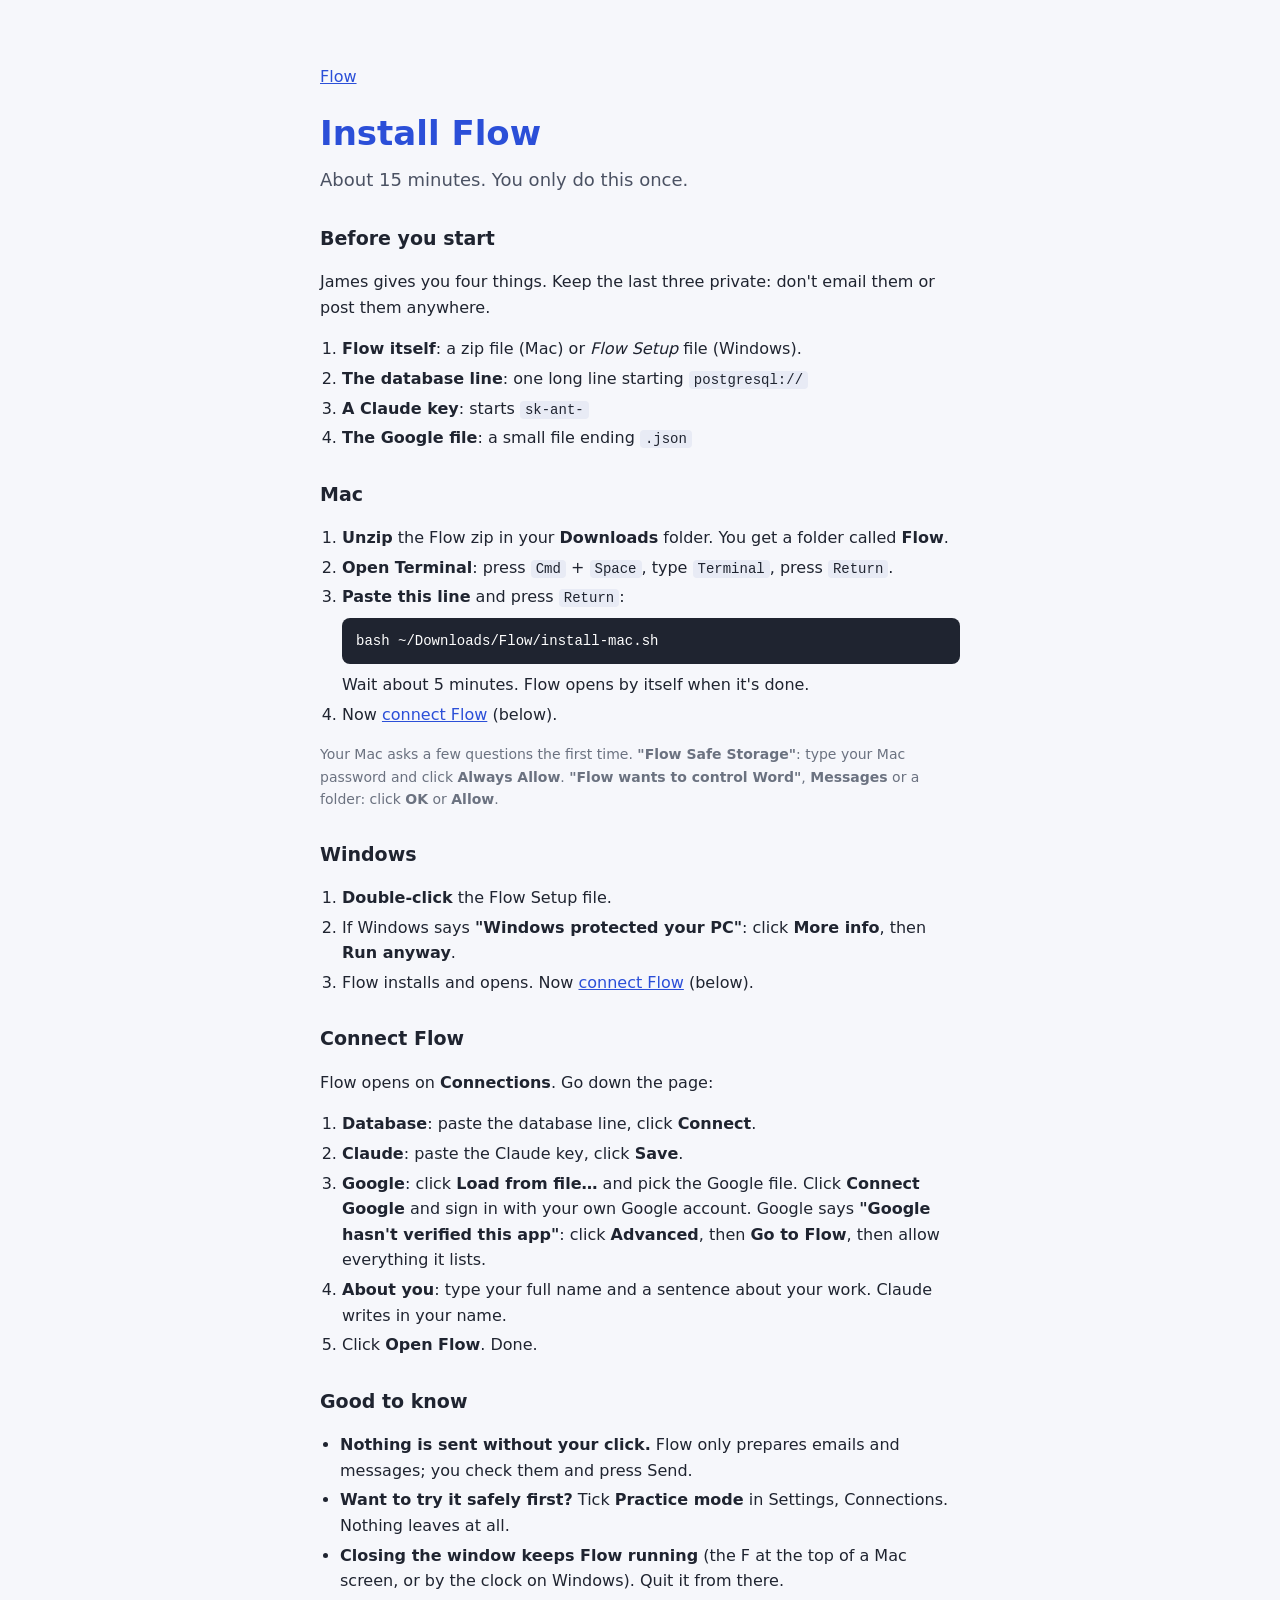
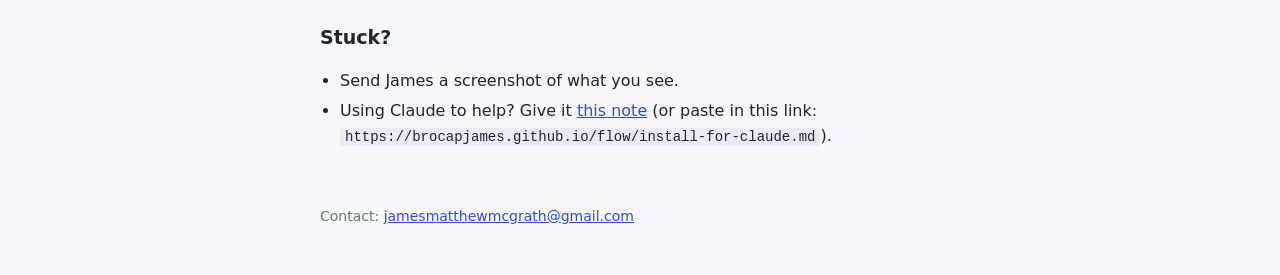
==== install.html @ 7373a63a "How to install Flow: a simple page, and a note for Claude Co-Authored-By: Claude Opus 5.5 <noreply@a" ====
<!doctype html>
<html lang="en">
<head>
<meta charset="utf-8">
<meta name="viewport" content="width=device-width, initial-scale=1">
<title>Install Flow</title>
<meta name="description" content="How to install Flow on a Mac or a Windows PC and connect it, in a few simple steps.">
<link rel="stylesheet" href="style.css">
</head>
<body>
<main>
  <p><a href="index.html">Flow</a></p>
  <h1>Install Flow</h1>
  <p class="lead">About 15 minutes. You only do this once.</p>

  <h2>Before you start</h2>
  <p>James gives you four things. Keep the last three private: don't email them or post them anywhere.</p>
  <ol>
    <li><b>Flow itself</b>: a zip file (Mac) or <i>Flow Setup</i> file (Windows).</li>
    <li><b>The database line</b>: one long line starting <code>postgresql://</code></li>
    <li><b>A Claude key</b>: starts <code>sk-ant-</code></li>
    <li><b>The Google file</b>: a small file ending <code>.json</code></li>
  </ol>

  <h2>Mac</h2>
  <ol>
    <li><b>Unzip</b> the Flow zip in your <b>Downloads</b> folder. You get a folder called <b>Flow</b>.</li>
    <li><b>Open Terminal</b>: press <kbd>Cmd</kbd> + <kbd>Space</kbd>, type <code>Terminal</code>, press <kbd>Return</kbd>.</li>
    <li><b>Paste this line</b> and press <kbd>Return</kbd>:
      <pre>bash ~/Downloads/Flow/install-mac.sh</pre>
      Wait about 5 minutes. Flow opens by itself when it's done.</li>
    <li>Now <a href="#connect">connect Flow</a> (below).</li>
  </ol>
  <p class="muted">Your Mac asks a few questions the first time. <b>"Flow Safe Storage"</b>: type your Mac password and click <b>Always Allow</b>. <b>"Flow wants to control Word"</b>, <b>Messages</b> or a folder: click <b>OK</b> or <b>Allow</b>.</p>

  <h2>Windows</h2>
  <ol>
    <li><b>Double-click</b> the Flow Setup file.</li>
    <li>If Windows says <b>"Windows protected your PC"</b>: click <b>More info</b>, then <b>Run anyway</b>.</li>
    <li>Flow installs and opens. Now <a href="#connect">connect Flow</a> (below).</li>
  </ol>

  <h2 id="connect">Connect Flow</h2>
  <p>Flow opens on <b>Connections</b>. Go down the page:</p>
  <ol>
    <li><b>Database</b>: paste the database line, click <b>Connect</b>.</li>
    <li><b>Claude</b>: paste the Claude key, click <b>Save</b>.</li>
    <li><b>Google</b>: click <b>Load from file…</b> and pick the Google file. Click <b>Connect Google</b> and sign in with your own Google account.
      Google says <b>"Google hasn't verified this app"</b>: click <b>Advanced</b>, then <b>Go to Flow</b>, then allow everything it lists.</li>
    <li><b>About you</b>: type your full name and a sentence about your work. Claude writes in your name.</li>
    <li>Click <b>Open Flow</b>. Done.</li>
  </ol>

  <h2>Good to know</h2>
  <ul>
    <li><b>Nothing is sent without your click.</b> Flow only prepares emails and messages; you check them and press Send.</li>
    <li><b>Want to try it safely first?</b> Tick <b>Practice mode</b> in Settings, Connections. Nothing leaves at all.</li>
    <li><b>Closing the window keeps Flow running</b> (the F at the top of a Mac screen, or by the clock on Windows). Quit it from there.</li>
  </ul>

  <h2>Stuck?</h2>
  <ul>
    <li>Send James a screenshot of what you see.</li>
    <li>Using Claude to help? Give it <a href="install-for-claude.md">this note</a> (or paste in this link: <code>https://brocapjames.github.io/flow/install-for-claude.md</code>).</li>
  </ul>
</main>
<footer>Contact: <a href="mailto:jamesmatthewmcgrath@gmail.com">jamesmatthewmcgrath@gmail.com</a></footer>
</body>
</html>
---- style.css ----
body{margin:0;background:#f6f7fb;color:#1f2430;font:16px/1.6 "Segoe UI",system-ui,-apple-system,sans-serif}
main{max-width:640px;margin:0 auto;padding:48px 16px 24px}
h1{font-size:34px;margin:0 0 6px;color:#2b4fd8}
h2{font-size:19px;margin:28px 0 6px}
.lead{font-size:18px;color:#4b5263;margin:0 0 8px}
.muted{color:#6b7280;font-size:14px}
a{color:#2b4fd8}
ul{padding-left:20px}
footer{max-width:640px;margin:0 auto;padding:16px 16px 48px;color:#6b7280;font-size:14px}
ol{padding-left:22px}
li{margin:4px 0}
code,kbd,pre{font-family:Consolas,"SF Mono",Menlo,monospace;font-size:14px}
code,kbd{background:#e8ebf5;border-radius:4px;padding:1px 5px;overflow-wrap:anywhere}
pre{background:#1f2430;color:#fff;border-radius:8px;padding:12px 14px;margin:8px 0;overflow-x:auto;user-select:all}
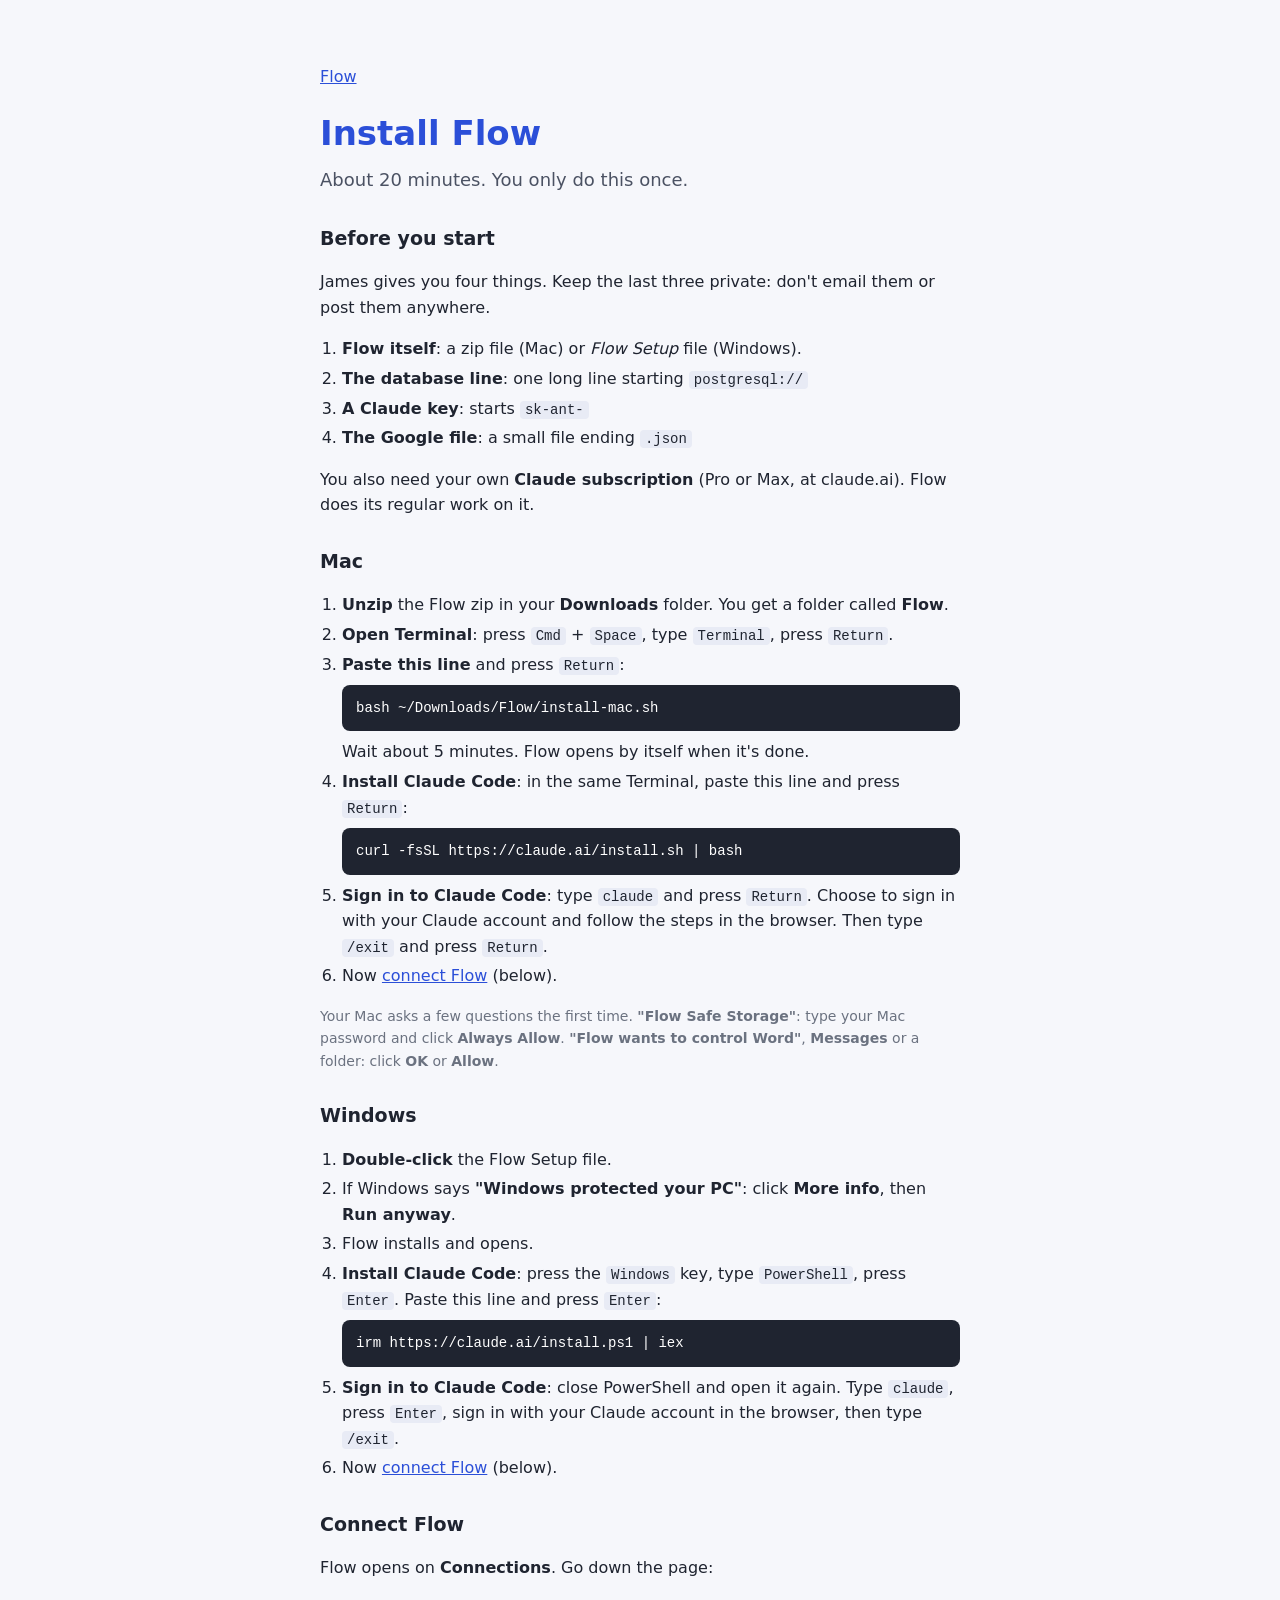
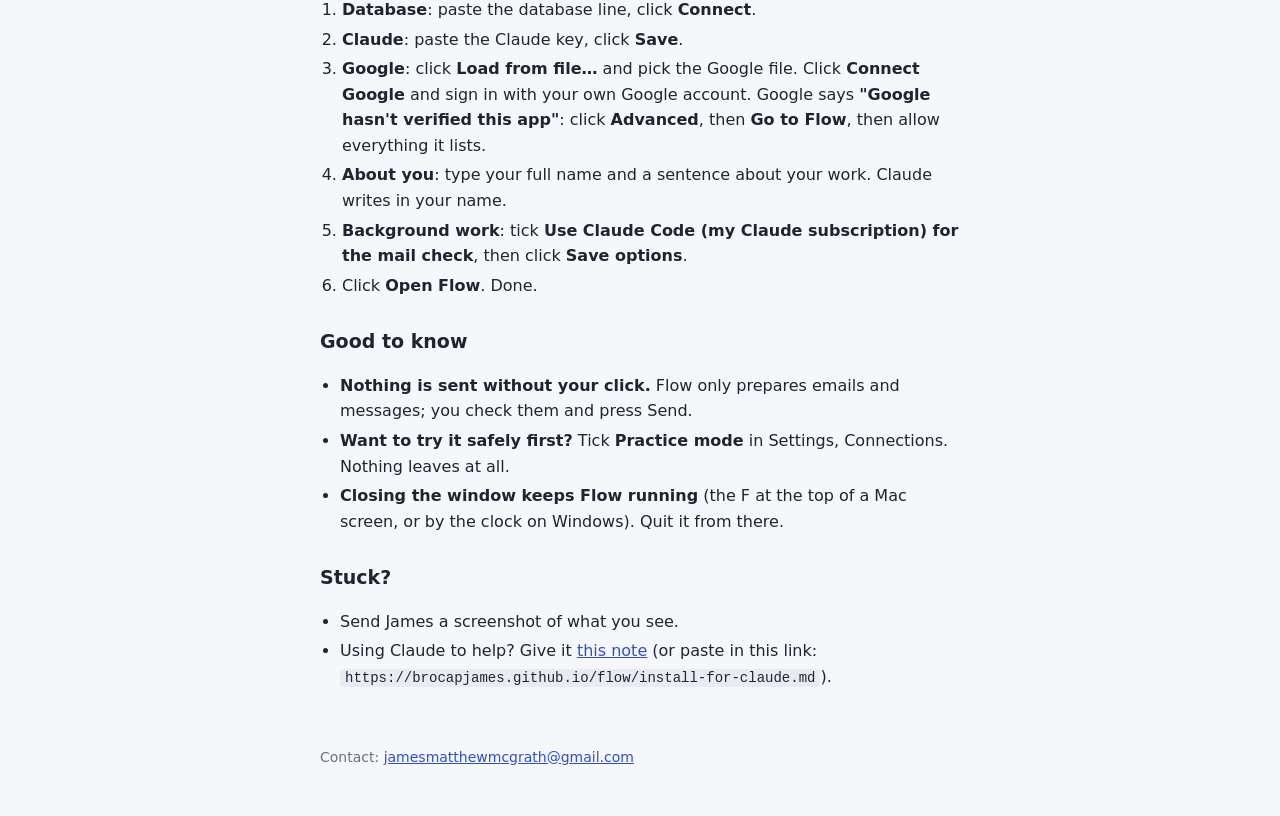
==== commit 45e30f9f: "Install steps: Claude Code (your Claude subscription) is part of setup Co-Authored-By: Claude Opus 5" ====
--- a/install.html
+++ b/install.html
@@ -11,7 +11,7 @@
 <main>
   <p><a href="index.html">Flow</a></p>
   <h1>Install Flow</h1>
-  <p class="lead">About 15 minutes. You only do this once.</p>
+  <p class="lead">About 20 minutes. You only do this once.</p>
 
   <h2>Before you start</h2>
   <p>James gives you four things. Keep the last three private: don't email them or post them anywhere.</p>
@@ -21,6 +21,7 @@
     <li><b>A Claude key</b>: starts <code>sk-ant-</code></li>
     <li><b>The Google file</b>: a small file ending <code>.json</code></li>
   </ol>
+  <p>You also need your own <b>Claude subscription</b> (Pro or Max, at claude.ai). Flow does its regular work on it.</p>
 
   <h2>Mac</h2>
   <ol>
@@ -29,6 +30,9 @@
     <li><b>Paste this line</b> and press <kbd>Return</kbd>:
       <pre>bash ~/Downloads/Flow/install-mac.sh</pre>
       Wait about 5 minutes. Flow opens by itself when it's done.</li>
+    <li><b>Install Claude Code</b>: in the same Terminal, paste this line and press <kbd>Return</kbd>:
+      <pre>curl -fsSL https://claude.ai/install.sh | bash</pre></li>
+    <li><b>Sign in to Claude Code</b>: type <code>claude</code> and press <kbd>Return</kbd>. Choose to sign in with your Claude account and follow the steps in the browser. Then type <code>/exit</code> and press <kbd>Return</kbd>.</li>
     <li>Now <a href="#connect">connect Flow</a> (below).</li>
   </ol>
   <p class="muted">Your Mac asks a few questions the first time. <b>"Flow Safe Storage"</b>: type your Mac password and click <b>Always Allow</b>. <b>"Flow wants to control Word"</b>, <b>Messages</b> or a folder: click <b>OK</b> or <b>Allow</b>.</p>
@@ -37,7 +41,11 @@
   <ol>
     <li><b>Double-click</b> the Flow Setup file.</li>
     <li>If Windows says <b>"Windows protected your PC"</b>: click <b>More info</b>, then <b>Run anyway</b>.</li>
-    <li>Flow installs and opens. Now <a href="#connect">connect Flow</a> (below).</li>
+    <li>Flow installs and opens.</li>
+    <li><b>Install Claude Code</b>: press the <kbd>Windows</kbd> key, type <code>PowerShell</code>, press <kbd>Enter</kbd>. Paste this line and press <kbd>Enter</kbd>:
+      <pre>irm https://claude.ai/install.ps1 | iex</pre></li>
+    <li><b>Sign in to Claude Code</b>: close PowerShell and open it again. Type <code>claude</code>, press <kbd>Enter</kbd>, sign in with your Claude account in the browser, then type <code>/exit</code>.</li>
+    <li>Now <a href="#connect">connect Flow</a> (below).</li>
   </ol>
 
   <h2 id="connect">Connect Flow</h2>
@@ -48,6 +56,7 @@
     <li><b>Google</b>: click <b>Load from file…</b> and pick the Google file. Click <b>Connect Google</b> and sign in with your own Google account.
       Google says <b>"Google hasn't verified this app"</b>: click <b>Advanced</b>, then <b>Go to Flow</b>, then allow everything it lists.</li>
     <li><b>About you</b>: type your full name and a sentence about your work. Claude writes in your name.</li>
+    <li><b>Background work</b>: tick <b>Use Claude Code (my Claude subscription) for the mail check</b>, then click <b>Save options</b>.</li>
     <li>Click <b>Open Flow</b>. Done.</li>
   </ol>
 
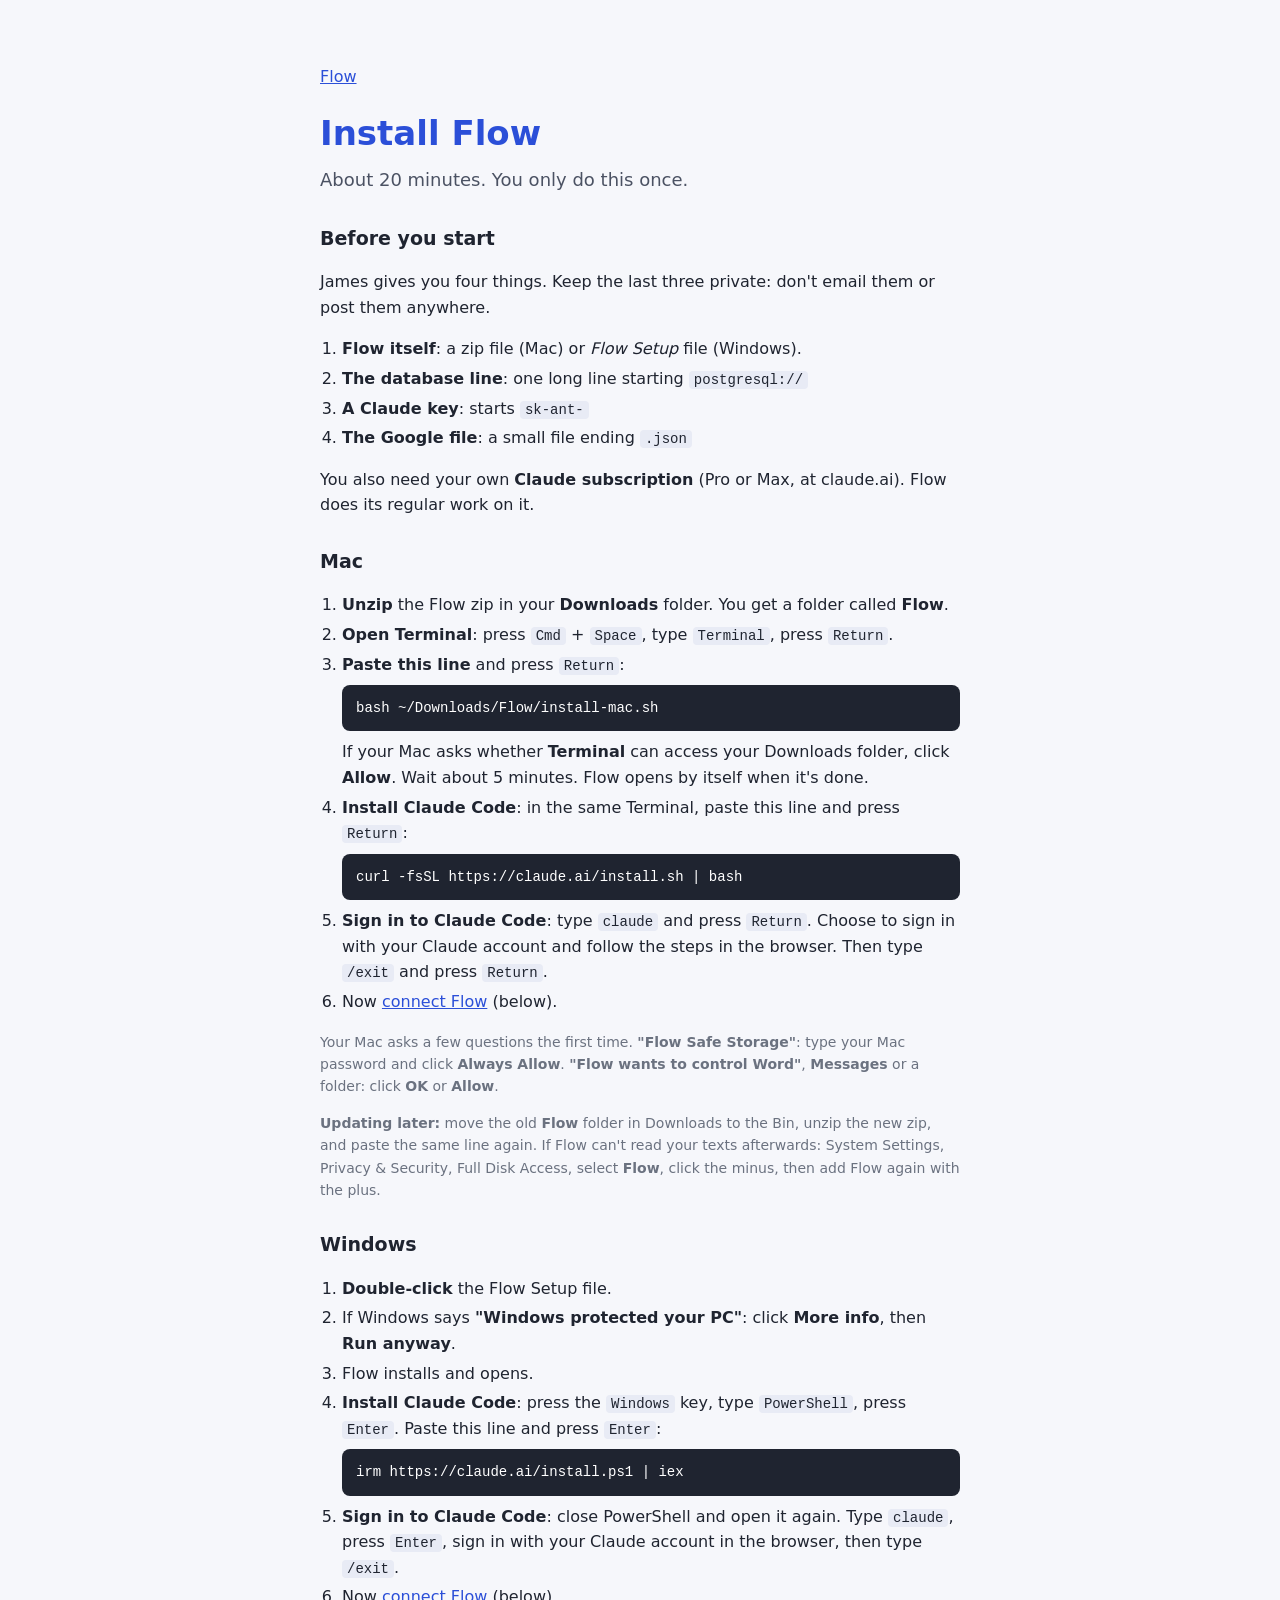
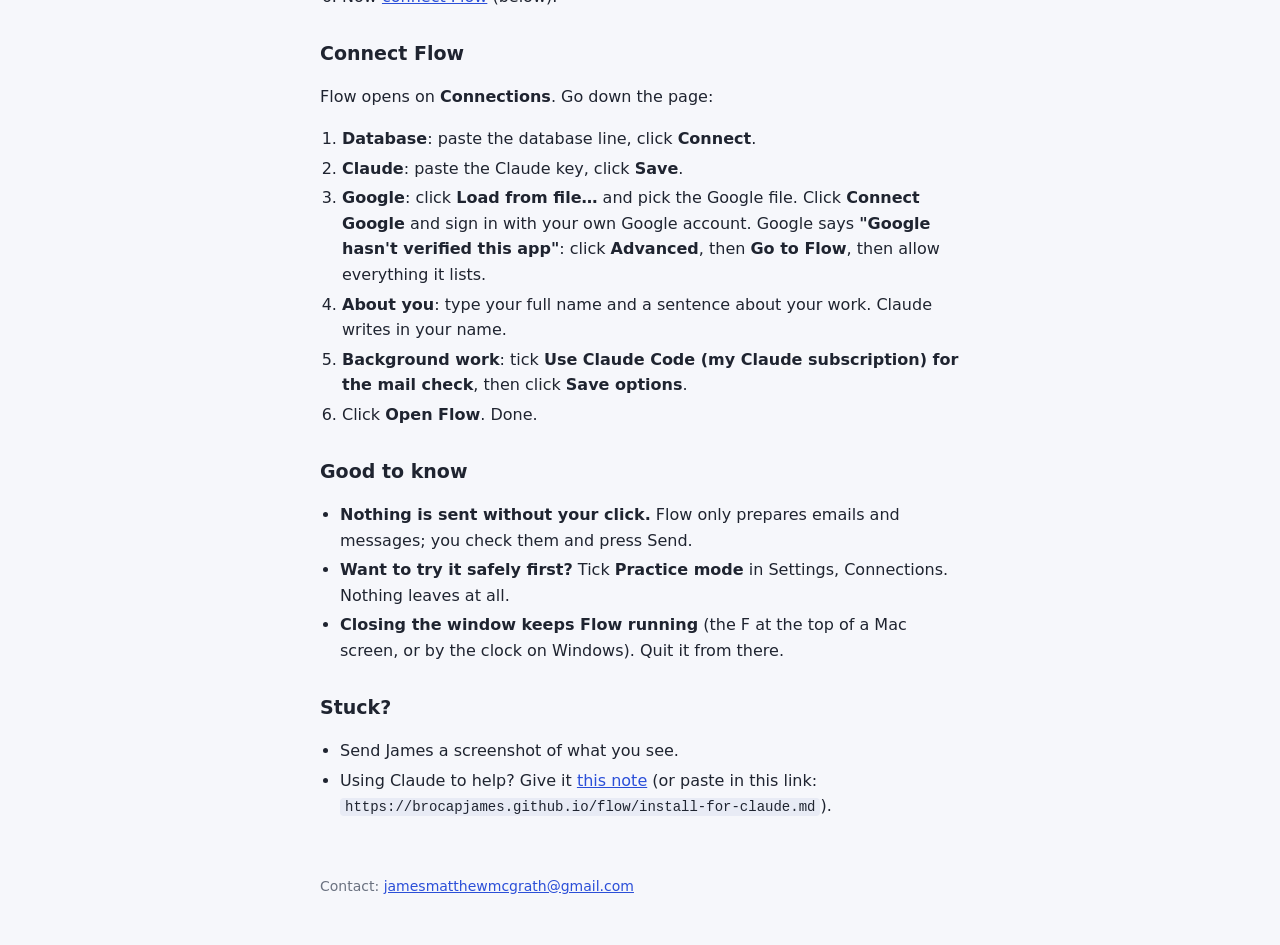
==== commit 3f93f7d4: "Install steps: the Downloads prompt, updating later, and what the installer says when it stops Co-Au" ====
--- a/install.html
+++ b/install.html
@@ -29,13 +29,15 @@
     <li><b>Open Terminal</b>: press <kbd>Cmd</kbd> + <kbd>Space</kbd>, type <code>Terminal</code>, press <kbd>Return</kbd>.</li>
     <li><b>Paste this line</b> and press <kbd>Return</kbd>:
       <pre>bash ~/Downloads/Flow/install-mac.sh</pre>
-      Wait about 5 minutes. Flow opens by itself when it's done.</li>
+      If your Mac asks whether <b>Terminal</b> can access your Downloads folder, click <b>Allow</b>. Wait about 5 minutes. Flow opens by itself when it's done.</li>
     <li><b>Install Claude Code</b>: in the same Terminal, paste this line and press <kbd>Return</kbd>:
       <pre>curl -fsSL https://claude.ai/install.sh | bash</pre></li>
     <li><b>Sign in to Claude Code</b>: type <code>claude</code> and press <kbd>Return</kbd>. Choose to sign in with your Claude account and follow the steps in the browser. Then type <code>/exit</code> and press <kbd>Return</kbd>.</li>
     <li>Now <a href="#connect">connect Flow</a> (below).</li>
   </ol>
   <p class="muted">Your Mac asks a few questions the first time. <b>"Flow Safe Storage"</b>: type your Mac password and click <b>Always Allow</b>. <b>"Flow wants to control Word"</b>, <b>Messages</b> or a folder: click <b>OK</b> or <b>Allow</b>.</p>
+
+  <p class="muted"><b>Updating later:</b> move the old <b>Flow</b> folder in Downloads to the Bin, unzip the new zip, and paste the same line again. If Flow can't read your texts afterwards: System Settings, Privacy &amp; Security, Full Disk Access, select <b>Flow</b>, click the minus, then add Flow again with the plus.</p>
 
   <h2>Windows</h2>
   <ol>
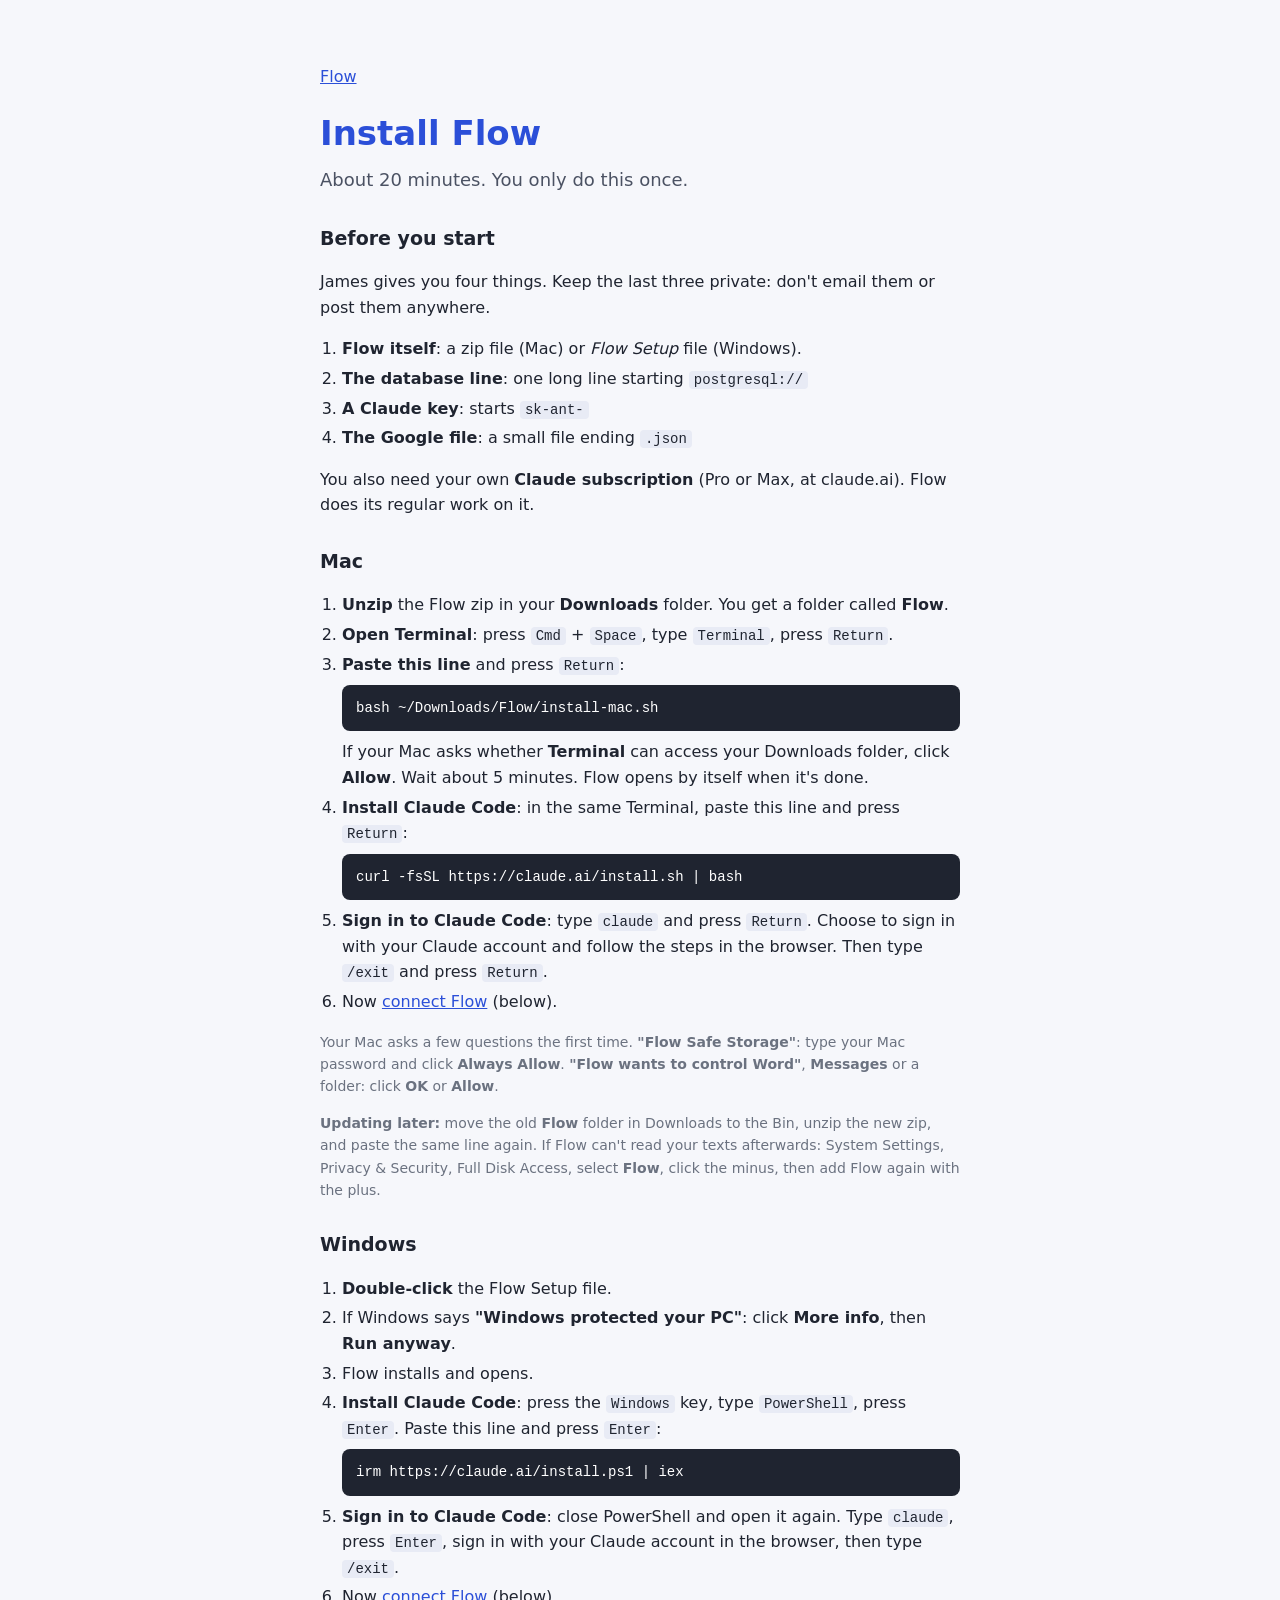
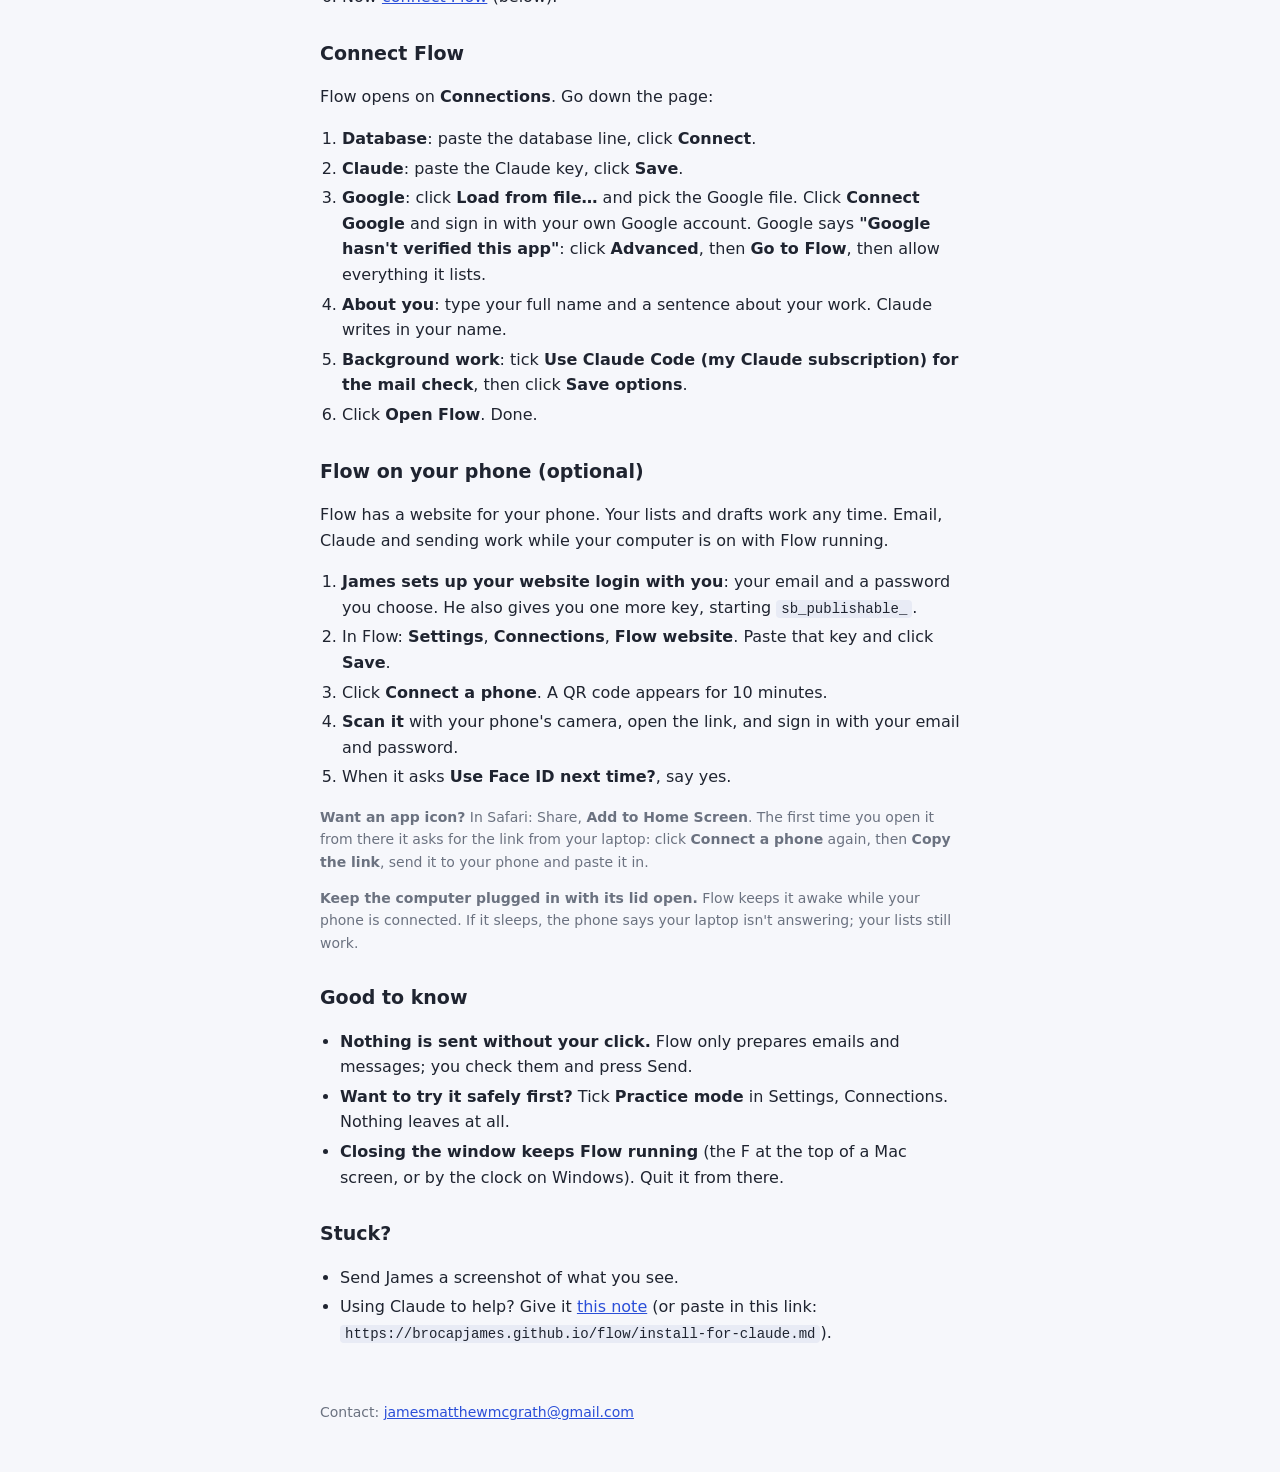
==== commit 5af987b5: "Install steps: Flow on your phone (from 0.1.5) Co-Authored-By: Claude <noreply@anthropic.com>" ====
--- a/install.html
+++ b/install.html
@@ -62,6 +62,18 @@
     <li>Click <b>Open Flow</b>. Done.</li>
   </ol>
 
+  <h2 id="phone">Flow on your phone (optional)</h2>
+  <p>Flow has a website for your phone. Your lists and drafts work any time. Email, Claude and sending work while your computer is on with Flow running.</p>
+  <ol>
+    <li><b>James sets up your website login with you</b>: your email and a password you choose. He also gives you one more key, starting <code>sb_publishable_</code>.</li>
+    <li>In Flow: <b>Settings</b>, <b>Connections</b>, <b>Flow website</b>. Paste that key and click <b>Save</b>.</li>
+    <li>Click <b>Connect a phone</b>. A QR code appears for 10 minutes.</li>
+    <li><b>Scan it</b> with your phone's camera, open the link, and sign in with your email and password.</li>
+    <li>When it asks <b>Use Face ID next time?</b>, say yes.</li>
+  </ol>
+  <p class="muted"><b>Want an app icon?</b> In Safari: Share, <b>Add to Home Screen</b>. The first time you open it from there it asks for the link from your laptop: click <b>Connect a phone</b> again, then <b>Copy the link</b>, send it to your phone and paste it in.</p>
+  <p class="muted"><b>Keep the computer plugged in with its lid open.</b> Flow keeps it awake while your phone is connected. If it sleeps, the phone says your laptop isn't answering; your lists still work.</p>
+
   <h2>Good to know</h2>
   <ul>
     <li><b>Nothing is sent without your click.</b> Flow only prepares emails and messages; you check them and press Send.</li>
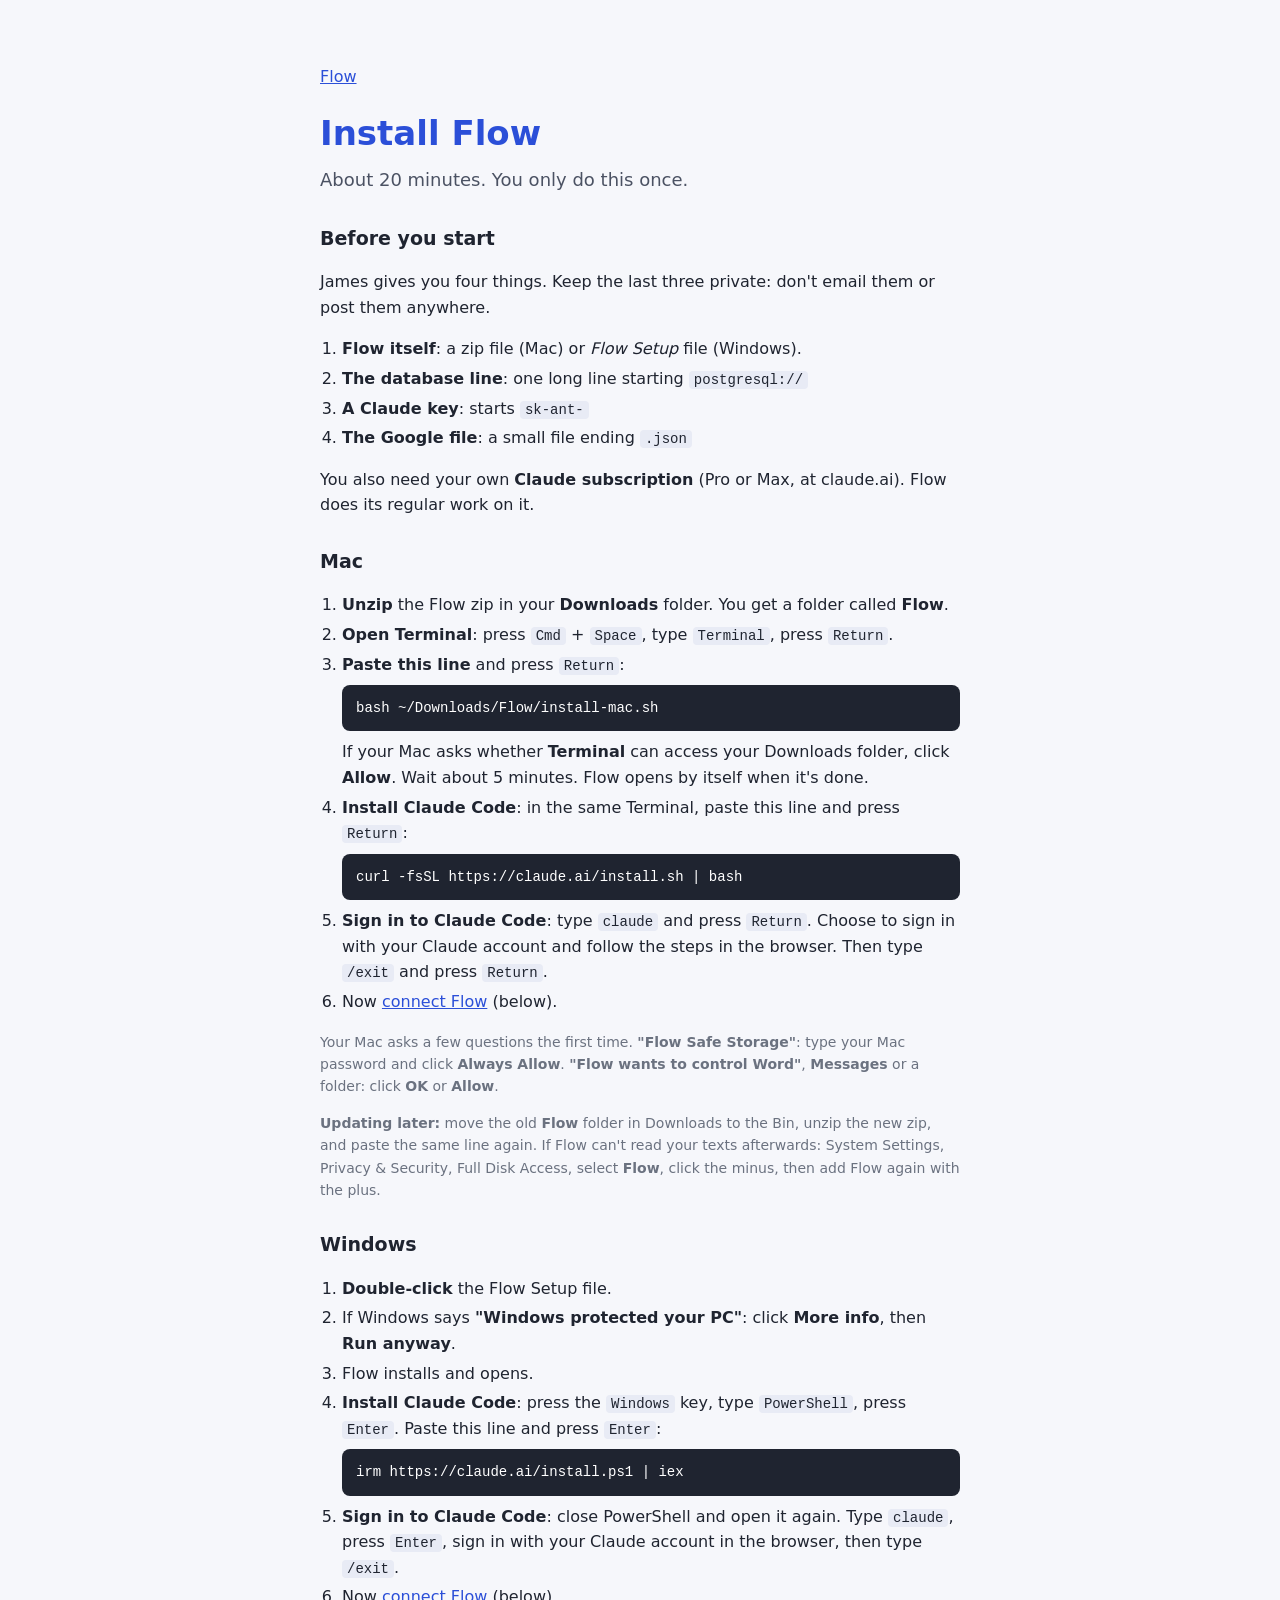
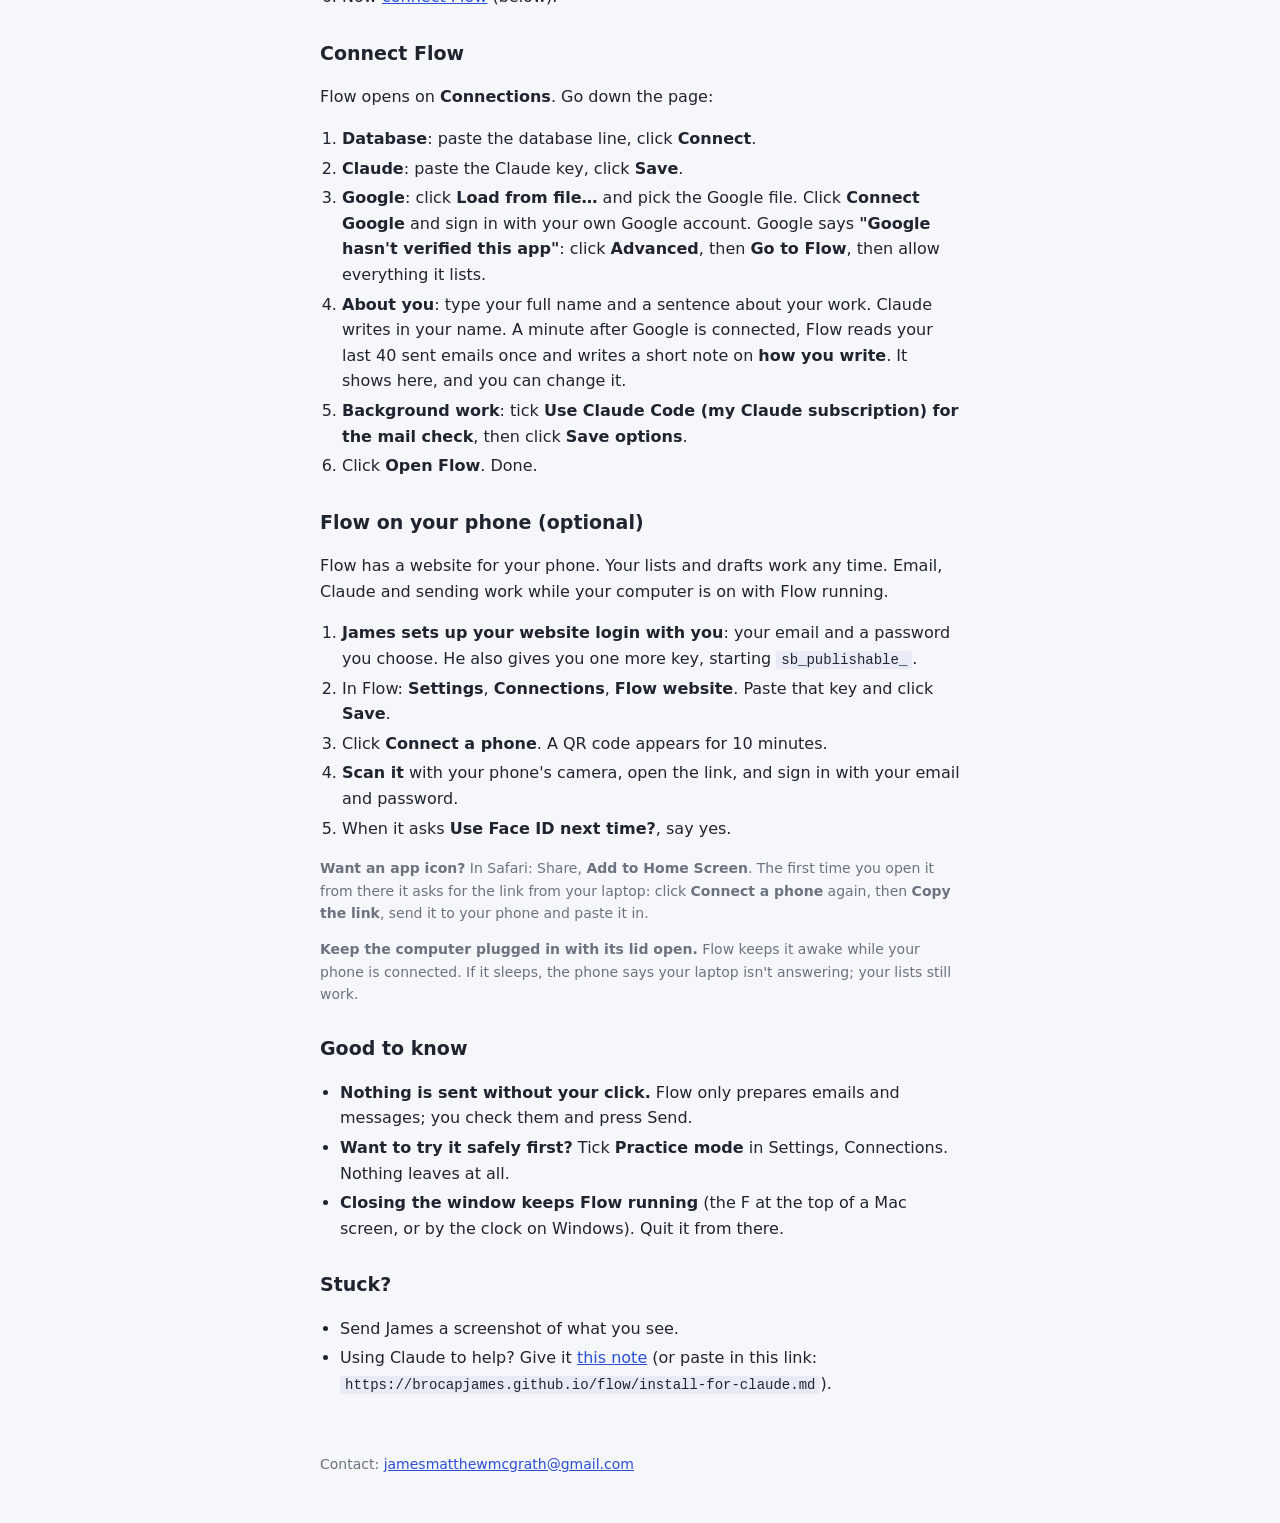
==== commit 5b64d156: "Flow 0.1.8: the note on how you write Co-Authored-By: Claude <noreply@anthropic.com>" ====
--- a/install.html
+++ b/install.html
@@ -57,7 +57,7 @@
     <li><b>Claude</b>: paste the Claude key, click <b>Save</b>.</li>
     <li><b>Google</b>: click <b>Load from file…</b> and pick the Google file. Click <b>Connect Google</b> and sign in with your own Google account.
       Google says <b>"Google hasn't verified this app"</b>: click <b>Advanced</b>, then <b>Go to Flow</b>, then allow everything it lists.</li>
-    <li><b>About you</b>: type your full name and a sentence about your work. Claude writes in your name.</li>
+    <li><b>About you</b>: type your full name and a sentence about your work. Claude writes in your name. A minute after Google is connected, Flow reads your last 40 sent emails once and writes a short note on <b>how you write</b>. It shows here, and you can change it.</li>
     <li><b>Background work</b>: tick <b>Use Claude Code (my Claude subscription) for the mail check</b>, then click <b>Save options</b>.</li>
     <li>Click <b>Open Flow</b>. Done.</li>
   </ol>
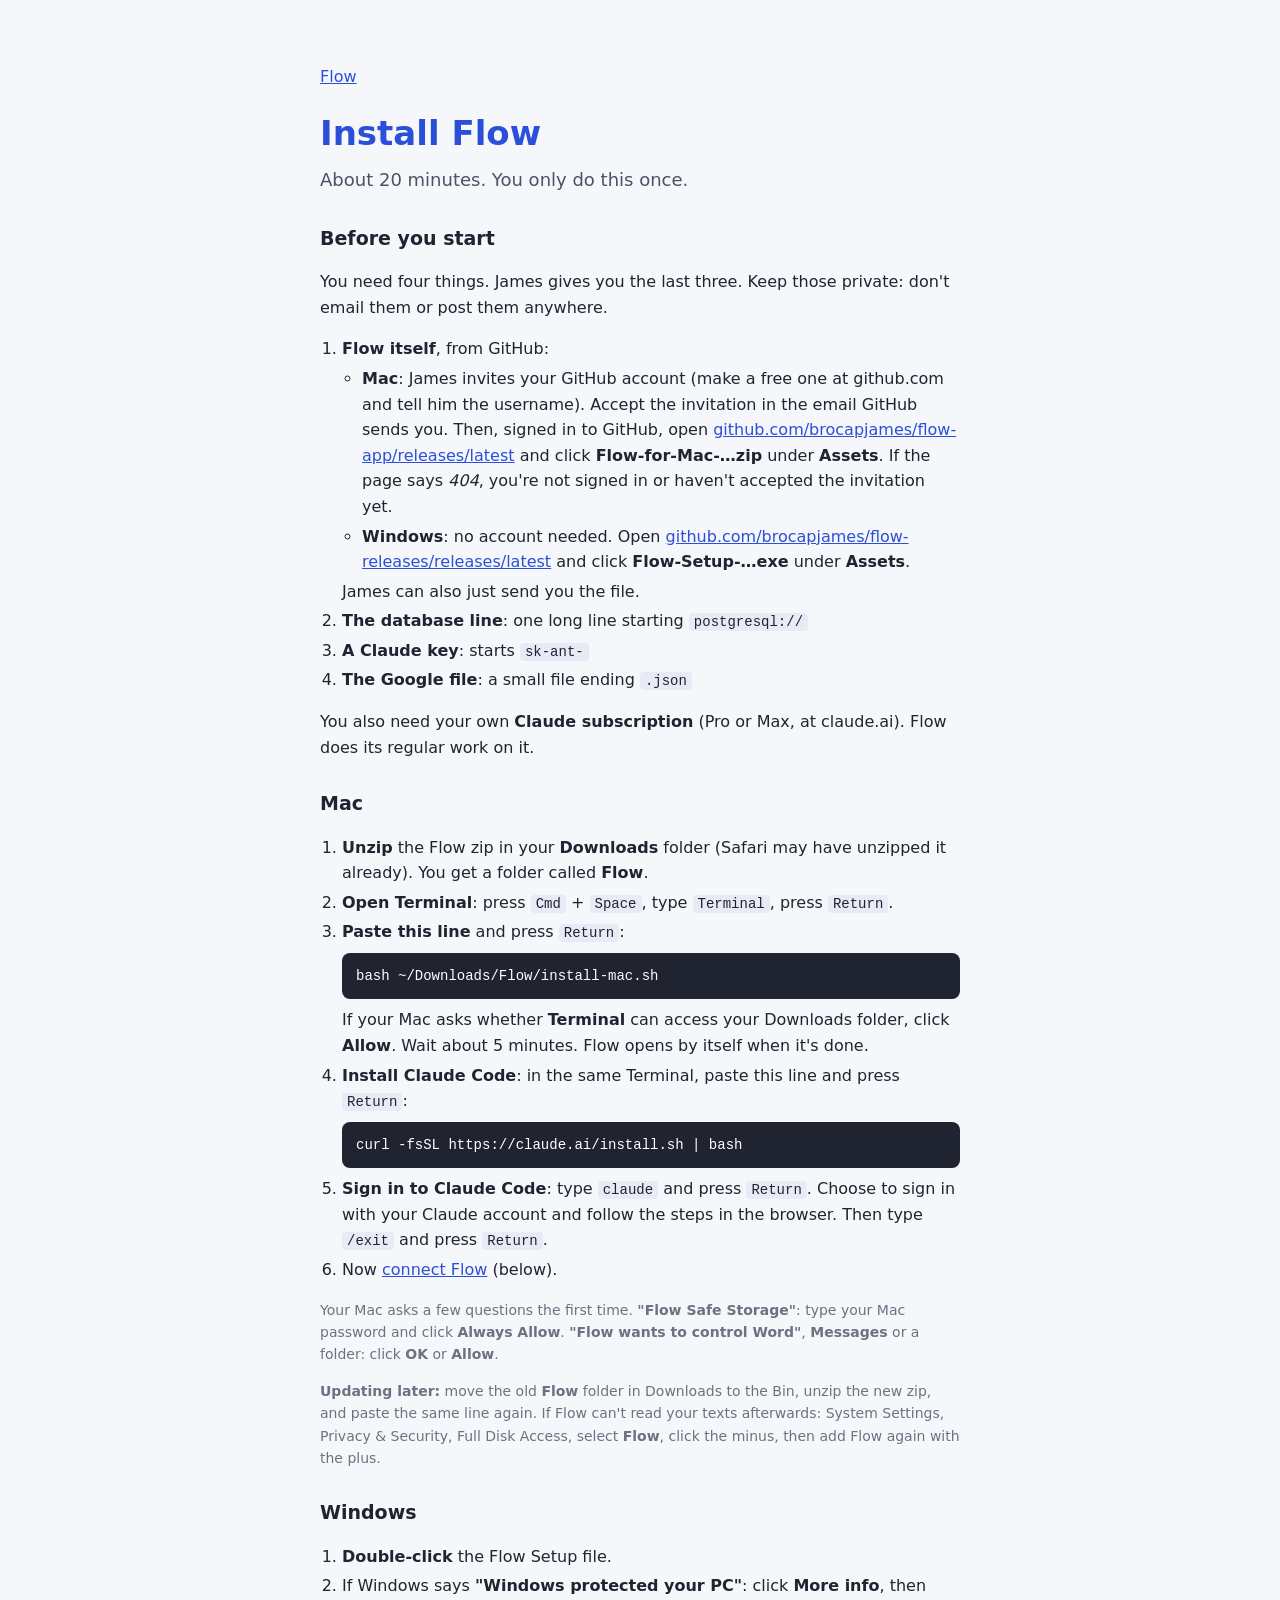
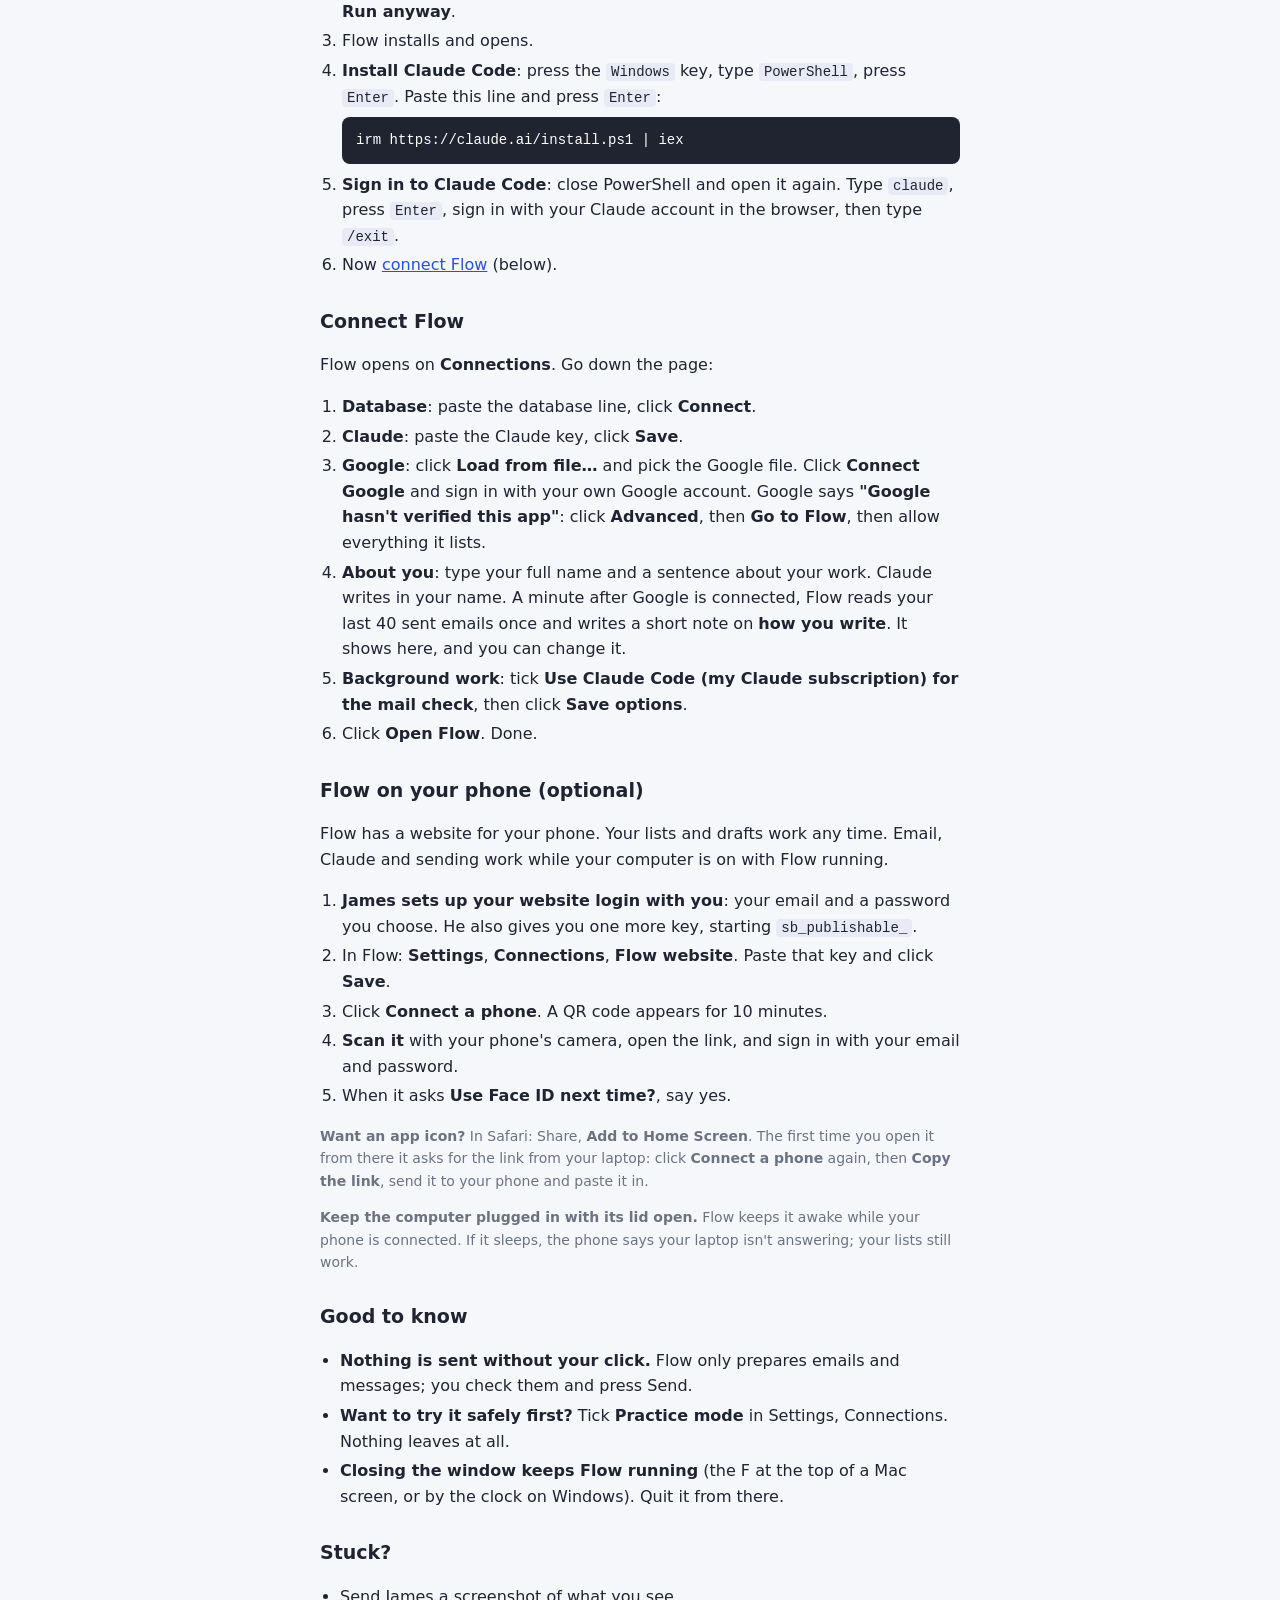
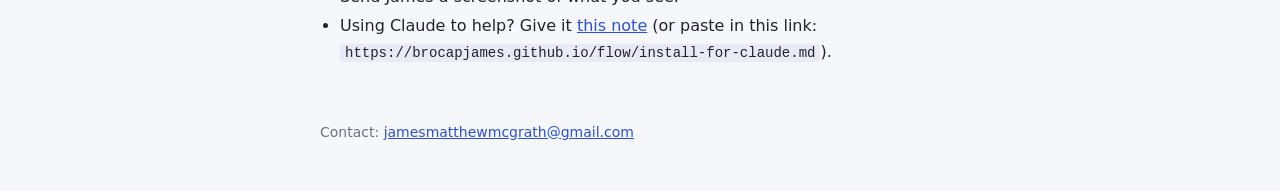
==== commit 25f400e3: "Install: getting Flow from GitHub Co-Authored-By: Claude Fable 5.2 <noreply@anthropic.com>" ====
--- a/install.html
+++ b/install.html
@@ -14,9 +14,14 @@
   <p class="lead">About 20 minutes. You only do this once.</p>
 
   <h2>Before you start</h2>
-  <p>James gives you four things. Keep the last three private: don't email them or post them anywhere.</p>
+  <p>You need four things. James gives you the last three. Keep those private: don't email them or post them anywhere.</p>
   <ol>
-    <li><b>Flow itself</b>: a zip file (Mac) or <i>Flow Setup</i> file (Windows).</li>
+    <li><b>Flow itself</b>, from GitHub:
+      <ul>
+        <li><b>Mac</b>: James invites your GitHub account (make a free one at github.com and tell him the username). Accept the invitation in the email GitHub sends you. Then, signed in to GitHub, open <a href="https://github.com/brocapjames/flow-app/releases/latest">github.com/brocapjames/flow-app/releases/latest</a> and click <b>Flow-for-Mac-…zip</b> under <b>Assets</b>. If the page says <i>404</i>, you're not signed in or haven't accepted the invitation yet.</li>
+        <li><b>Windows</b>: no account needed. Open <a href="https://github.com/brocapjames/flow-releases/releases/latest">github.com/brocapjames/flow-releases/releases/latest</a> and click <b>Flow-Setup-…exe</b> under <b>Assets</b>.</li>
+      </ul>
+      James can also just send you the file.</li>
     <li><b>The database line</b>: one long line starting <code>postgresql://</code></li>
     <li><b>A Claude key</b>: starts <code>sk-ant-</code></li>
     <li><b>The Google file</b>: a small file ending <code>.json</code></li>
@@ -25,7 +30,7 @@
 
   <h2>Mac</h2>
   <ol>
-    <li><b>Unzip</b> the Flow zip in your <b>Downloads</b> folder. You get a folder called <b>Flow</b>.</li>
+    <li><b>Unzip</b> the Flow zip in your <b>Downloads</b> folder (Safari may have unzipped it already). You get a folder called <b>Flow</b>.</li>
     <li><b>Open Terminal</b>: press <kbd>Cmd</kbd> + <kbd>Space</kbd>, type <code>Terminal</code>, press <kbd>Return</kbd>.</li>
     <li><b>Paste this line</b> and press <kbd>Return</kbd>:
       <pre>bash ~/Downloads/Flow/install-mac.sh</pre>
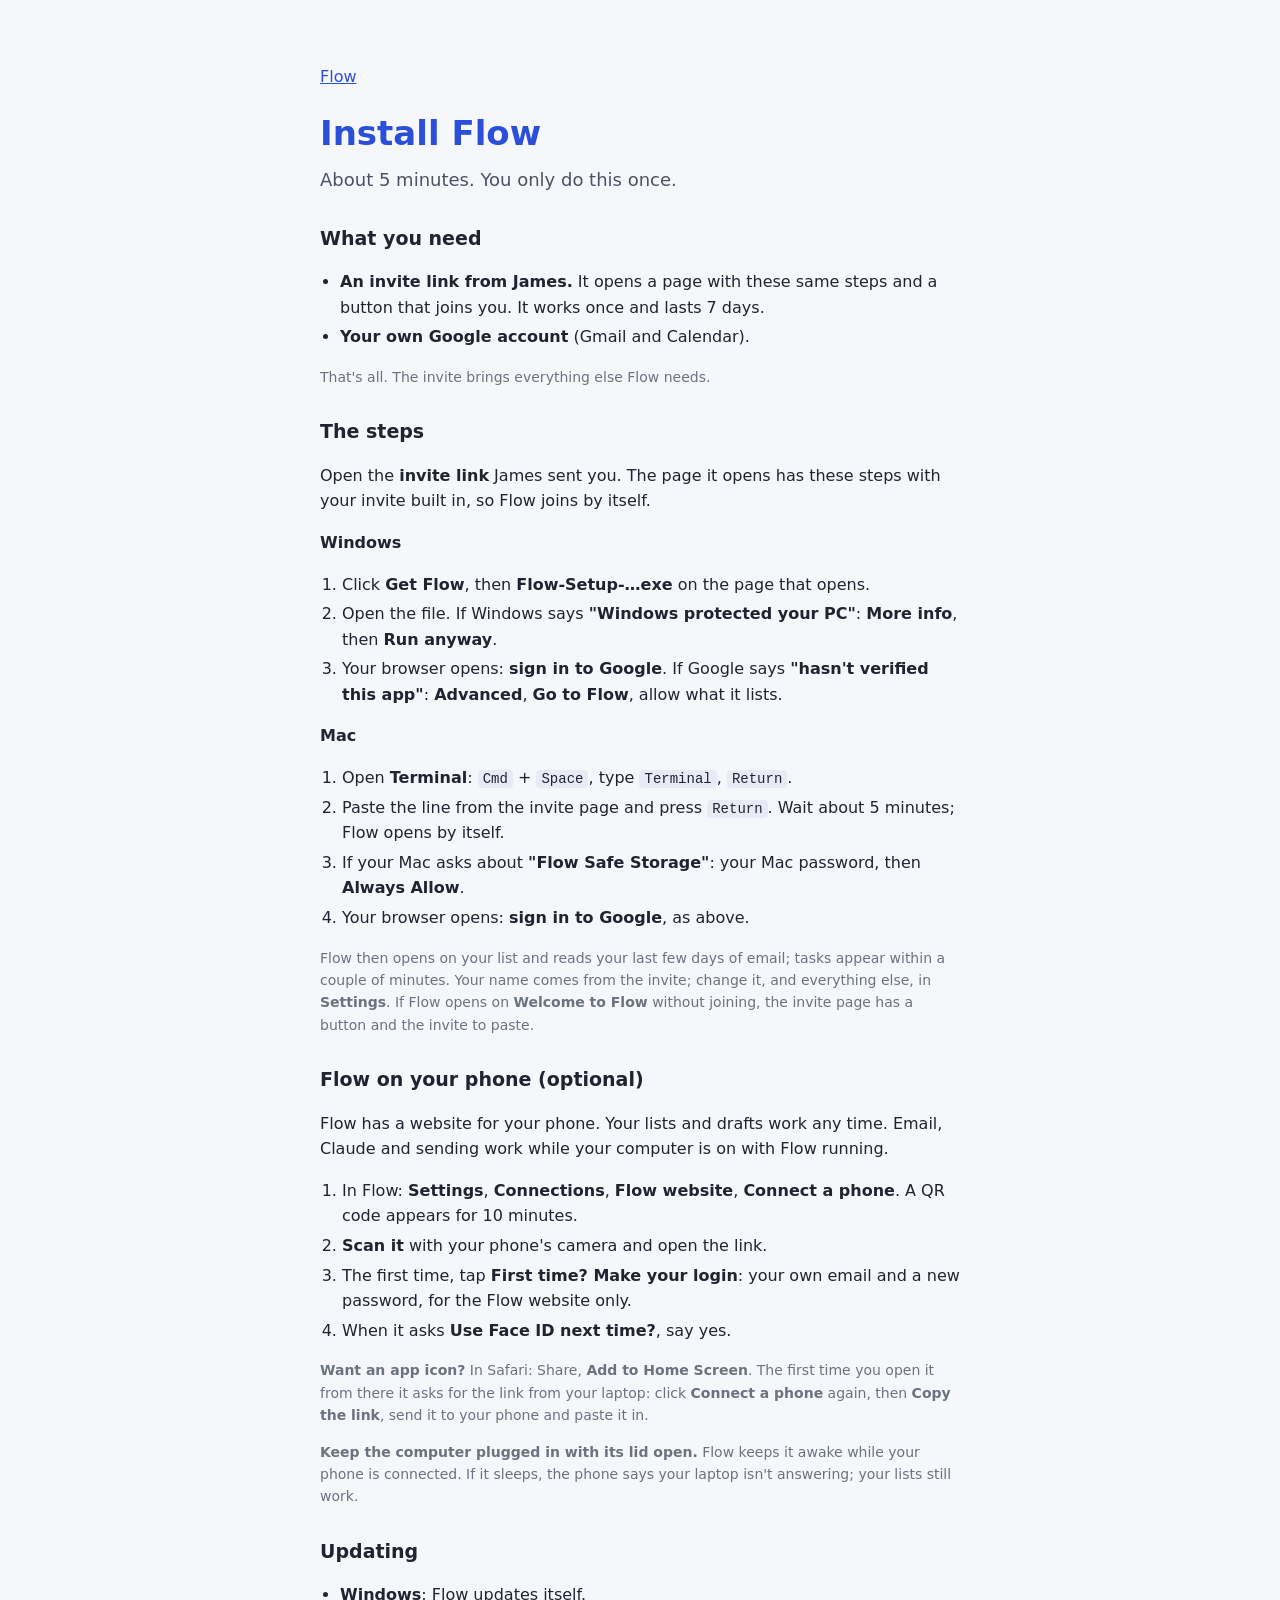
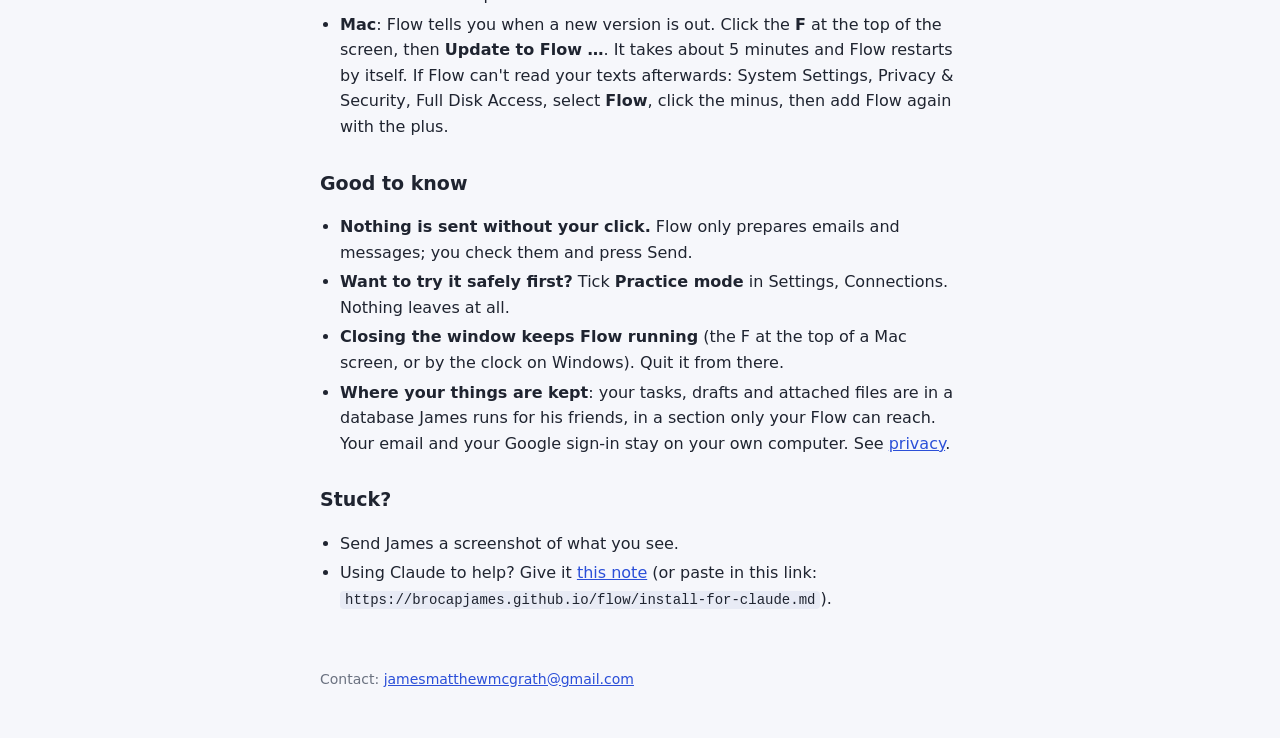
==== commit de3e3387: "Join with an invite: join.html, mac.sh, shorter install steps (Flow 0.1.9)" ====
--- a/install.html
+++ b/install.html
@@ -4,86 +4,62 @@
 <meta charset="utf-8">
 <meta name="viewport" content="width=device-width, initial-scale=1">
 <title>Install Flow</title>
-<meta name="description" content="How to install Flow on a Mac or a Windows PC and connect it, in a few simple steps.">
+<meta name="description" content="How to install Flow on a Mac or a Windows PC and get going, in a few simple steps.">
 <link rel="stylesheet" href="style.css">
 </head>
 <body>
 <main>
   <p><a href="index.html">Flow</a></p>
   <h1>Install Flow</h1>
-  <p class="lead">About 20 minutes. You only do this once.</p>
+  <p class="lead">About 5 minutes. You only do this once.</p>
 
-  <h2>Before you start</h2>
-  <p>You need four things. James gives you the last three. Keep those private: don't email them or post them anywhere.</p>
+  <h2>What you need</h2>
+  <ul>
+    <li><b>An invite link from James.</b> It opens a page with these same steps and a button that joins you. It works once and lasts 7 days.</li>
+    <li><b>Your own Google account</b> (Gmail and Calendar).</li>
+  </ul>
+  <p class="muted">That's all. The invite brings everything else Flow needs.</p>
+
+  <h2 id="connect">The steps</h2>
+  <p>Open the <b>invite link</b> James sent you. The page it opens has these steps with your invite built in, so Flow joins by itself.</p>
+  <p><b>Windows</b></p>
   <ol>
-    <li><b>Flow itself</b>, from GitHub:
-      <ul>
-        <li><b>Mac</b>: James invites your GitHub account (make a free one at github.com and tell him the username). Accept the invitation in the email GitHub sends you. Then, signed in to GitHub, open <a href="https://github.com/brocapjames/flow-app/releases/latest">github.com/brocapjames/flow-app/releases/latest</a> and click <b>Flow-for-Mac-…zip</b> under <b>Assets</b>. If the page says <i>404</i>, you're not signed in or haven't accepted the invitation yet.</li>
-        <li><b>Windows</b>: no account needed. Open <a href="https://github.com/brocapjames/flow-releases/releases/latest">github.com/brocapjames/flow-releases/releases/latest</a> and click <b>Flow-Setup-…exe</b> under <b>Assets</b>.</li>
-      </ul>
-      James can also just send you the file.</li>
-    <li><b>The database line</b>: one long line starting <code>postgresql://</code></li>
-    <li><b>A Claude key</b>: starts <code>sk-ant-</code></li>
-    <li><b>The Google file</b>: a small file ending <code>.json</code></li>
+    <li>Click <b>Get Flow</b>, then <b>Flow-Setup-…exe</b> on the page that opens.</li>
+    <li>Open the file. If Windows says <b>"Windows protected your PC"</b>: <b>More info</b>, then <b>Run anyway</b>.</li>
+    <li>Your browser opens: <b>sign in to Google</b>. If Google says <b>"hasn't verified this app"</b>: <b>Advanced</b>, <b>Go to Flow</b>, allow what it lists.</li>
   </ol>
-  <p>You also need your own <b>Claude subscription</b> (Pro or Max, at claude.ai). Flow does its regular work on it.</p>
-
-  <h2>Mac</h2>
+  <p><b>Mac</b></p>
   <ol>
-    <li><b>Unzip</b> the Flow zip in your <b>Downloads</b> folder (Safari may have unzipped it already). You get a folder called <b>Flow</b>.</li>
-    <li><b>Open Terminal</b>: press <kbd>Cmd</kbd> + <kbd>Space</kbd>, type <code>Terminal</code>, press <kbd>Return</kbd>.</li>
-    <li><b>Paste this line</b> and press <kbd>Return</kbd>:
-      <pre>bash ~/Downloads/Flow/install-mac.sh</pre>
-      If your Mac asks whether <b>Terminal</b> can access your Downloads folder, click <b>Allow</b>. Wait about 5 minutes. Flow opens by itself when it's done.</li>
-    <li><b>Install Claude Code</b>: in the same Terminal, paste this line and press <kbd>Return</kbd>:
-      <pre>curl -fsSL https://claude.ai/install.sh | bash</pre></li>
-    <li><b>Sign in to Claude Code</b>: type <code>claude</code> and press <kbd>Return</kbd>. Choose to sign in with your Claude account and follow the steps in the browser. Then type <code>/exit</code> and press <kbd>Return</kbd>.</li>
-    <li>Now <a href="#connect">connect Flow</a> (below).</li>
+    <li>Open <b>Terminal</b>: <kbd>Cmd</kbd> + <kbd>Space</kbd>, type <code>Terminal</code>, <kbd>Return</kbd>.</li>
+    <li>Paste the line from the invite page and press <kbd>Return</kbd>. Wait about 5 minutes; Flow opens by itself.</li>
+    <li>If your Mac asks about <b>"Flow Safe Storage"</b>: your Mac password, then <b>Always Allow</b>.</li>
+    <li>Your browser opens: <b>sign in to Google</b>, as above.</li>
   </ol>
-  <p class="muted">Your Mac asks a few questions the first time. <b>"Flow Safe Storage"</b>: type your Mac password and click <b>Always Allow</b>. <b>"Flow wants to control Word"</b>, <b>Messages</b> or a folder: click <b>OK</b> or <b>Allow</b>.</p>
-
-  <p class="muted"><b>Updating later:</b> move the old <b>Flow</b> folder in Downloads to the Bin, unzip the new zip, and paste the same line again. If Flow can't read your texts afterwards: System Settings, Privacy &amp; Security, Full Disk Access, select <b>Flow</b>, click the minus, then add Flow again with the plus.</p>
-
-  <h2>Windows</h2>
-  <ol>
-    <li><b>Double-click</b> the Flow Setup file.</li>
-    <li>If Windows says <b>"Windows protected your PC"</b>: click <b>More info</b>, then <b>Run anyway</b>.</li>
-    <li>Flow installs and opens.</li>
-    <li><b>Install Claude Code</b>: press the <kbd>Windows</kbd> key, type <code>PowerShell</code>, press <kbd>Enter</kbd>. Paste this line and press <kbd>Enter</kbd>:
-      <pre>irm https://claude.ai/install.ps1 | iex</pre></li>
-    <li><b>Sign in to Claude Code</b>: close PowerShell and open it again. Type <code>claude</code>, press <kbd>Enter</kbd>, sign in with your Claude account in the browser, then type <code>/exit</code>.</li>
-    <li>Now <a href="#connect">connect Flow</a> (below).</li>
-  </ol>
-
-  <h2 id="connect">Connect Flow</h2>
-  <p>Flow opens on <b>Connections</b>. Go down the page:</p>
-  <ol>
-    <li><b>Database</b>: paste the database line, click <b>Connect</b>.</li>
-    <li><b>Claude</b>: paste the Claude key, click <b>Save</b>.</li>
-    <li><b>Google</b>: click <b>Load from file…</b> and pick the Google file. Click <b>Connect Google</b> and sign in with your own Google account.
-      Google says <b>"Google hasn't verified this app"</b>: click <b>Advanced</b>, then <b>Go to Flow</b>, then allow everything it lists.</li>
-    <li><b>About you</b>: type your full name and a sentence about your work. Claude writes in your name. A minute after Google is connected, Flow reads your last 40 sent emails once and writes a short note on <b>how you write</b>. It shows here, and you can change it.</li>
-    <li><b>Background work</b>: tick <b>Use Claude Code (my Claude subscription) for the mail check</b>, then click <b>Save options</b>.</li>
-    <li>Click <b>Open Flow</b>. Done.</li>
-  </ol>
+  <p class="muted">Flow then opens on your list and reads your last few days of email; tasks appear within a couple of minutes. Your name comes from the invite; change it, and everything else, in <b>Settings</b>. If Flow opens on <b>Welcome to Flow</b> without joining, the invite page has a button and the invite to paste.</p>
 
   <h2 id="phone">Flow on your phone (optional)</h2>
   <p>Flow has a website for your phone. Your lists and drafts work any time. Email, Claude and sending work while your computer is on with Flow running.</p>
   <ol>
-    <li><b>James sets up your website login with you</b>: your email and a password you choose. He also gives you one more key, starting <code>sb_publishable_</code>.</li>
-    <li>In Flow: <b>Settings</b>, <b>Connections</b>, <b>Flow website</b>. Paste that key and click <b>Save</b>.</li>
-    <li>Click <b>Connect a phone</b>. A QR code appears for 10 minutes.</li>
-    <li><b>Scan it</b> with your phone's camera, open the link, and sign in with your email and password.</li>
+    <li>In Flow: <b>Settings</b>, <b>Connections</b>, <b>Flow website</b>, <b>Connect a phone</b>. A QR code appears for 10 minutes.</li>
+    <li><b>Scan it</b> with your phone's camera and open the link.</li>
+    <li>The first time, tap <b>First time? Make your login</b>: your own email and a new password, for the Flow website only.</li>
     <li>When it asks <b>Use Face ID next time?</b>, say yes.</li>
   </ol>
   <p class="muted"><b>Want an app icon?</b> In Safari: Share, <b>Add to Home Screen</b>. The first time you open it from there it asks for the link from your laptop: click <b>Connect a phone</b> again, then <b>Copy the link</b>, send it to your phone and paste it in.</p>
   <p class="muted"><b>Keep the computer plugged in with its lid open.</b> Flow keeps it awake while your phone is connected. If it sleeps, the phone says your laptop isn't answering; your lists still work.</p>
+
+  <h2>Updating</h2>
+  <ul>
+    <li><b>Windows</b>: Flow updates itself.</li>
+    <li><b>Mac</b>: Flow tells you when a new version is out. Click the <b>F</b> at the top of the screen, then <b>Update to Flow …</b>. It takes about 5 minutes and Flow restarts by itself. If Flow can't read your texts afterwards: System Settings, Privacy &amp; Security, Full Disk Access, select <b>Flow</b>, click the minus, then add Flow again with the plus.</li>
+  </ul>
 
   <h2>Good to know</h2>
   <ul>
     <li><b>Nothing is sent without your click.</b> Flow only prepares emails and messages; you check them and press Send.</li>
     <li><b>Want to try it safely first?</b> Tick <b>Practice mode</b> in Settings, Connections. Nothing leaves at all.</li>
     <li><b>Closing the window keeps Flow running</b> (the F at the top of a Mac screen, or by the clock on Windows). Quit it from there.</li>
+    <li><b>Where your things are kept</b>: your tasks, drafts and attached files are in a database James runs for his friends, in a section only your Flow can reach. Your email and your Google sign-in stay on your own computer. See <a href="privacy.html">privacy</a>.</li>
   </ul>
 
   <h2>Stuck?</h2>
